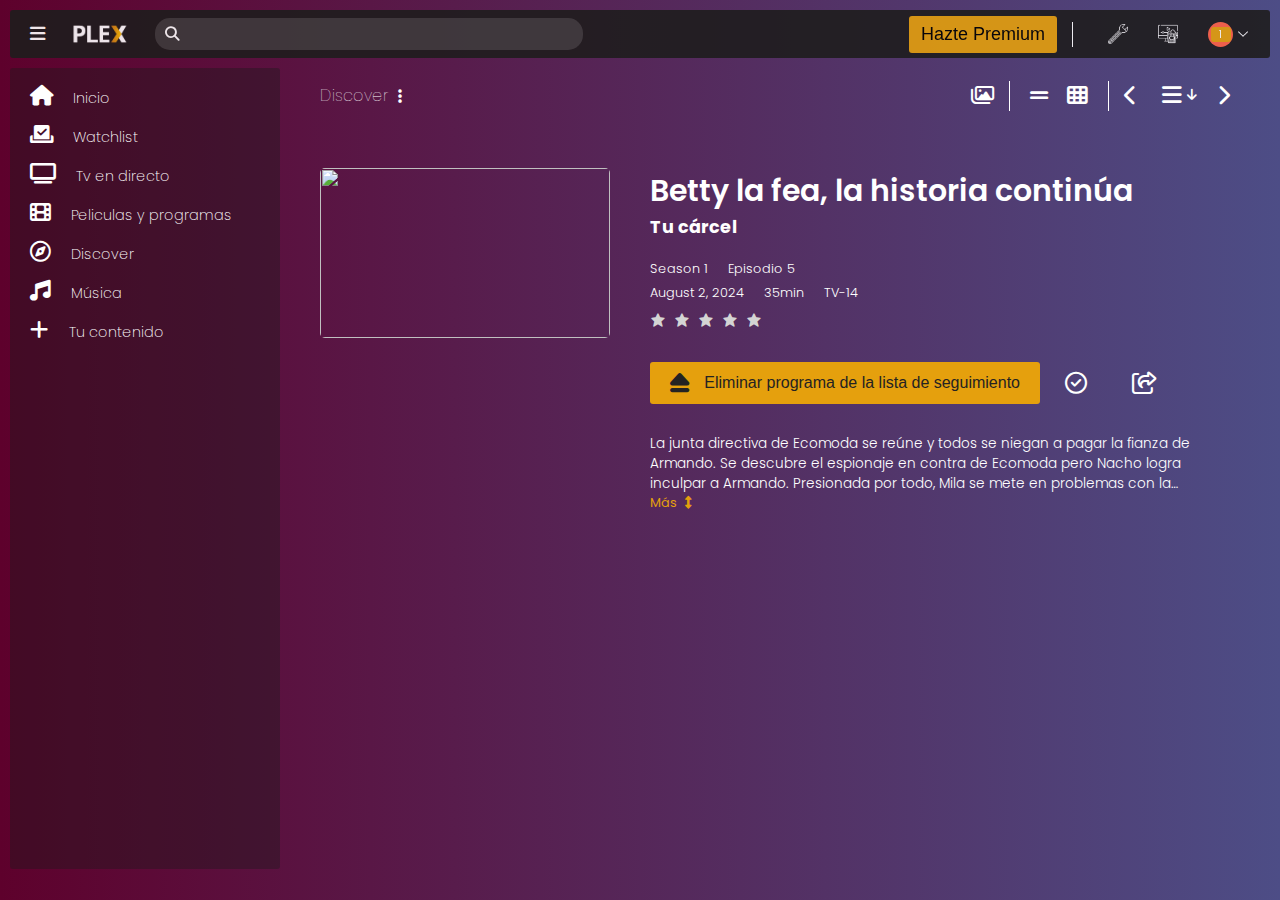
==== index.html @ 29cce6f1 "Plex Page" ====
<!DOCTYPE html>
<html lang="en">

<head>
    <meta charset="UTF-8">
    <meta name="viewport" content="width=device-width, initial-scale=1.0">
    <title>Document</title>
    <link rel="stylesheet" href="index.css">
    <link rel="stylesheet" href="https://cdnjs.cloudflare.com/ajax/libs/font-awesome/6.5.2/css/all.min.css">
    <link href='https://unpkg.com/boxicons@2.1.1/css/boxicons.min.css' rel='stylesheet'>

</head>

<body>
    <main class="principal">
        <div class="container">
            <header>
                <nav>
                    <div class="leftnav">
                        <i class="fas fa-bars"></i>
                        <img src="image.png" alt="">
                        <div class="icon">
                            <input type="text">
                            <i class="fas fa-search icon"></i>
                        </div>
                    </div>
                    <div class="rigtnav">
                        <button>Hazte Premium</button>
                        <div class="rigth">
                            <div class="img">
                                <img src="resorces/setting.png" alt="">
                                <img src="resorces/reproductor.png" alt="">
                            </div>
                            <div class="perfil">
                                <span>1</span>
                            </div>
                            <img src="resorces/image.png" alt="">
                        </div>
                    </div>
                </nav>
            </header>


        </div>
        <div class="container-body">
            <sidebar class="sidebar">
                <ul>
                    <li><a href=""><i class="fas fa-home"></i>Inicio</a></li>
                    <li><a href=""><i class="fas fa-vote-yea"></i>Watchlist</a></li>
                    <li><a href=""><i class="fas fa-tv"></i>Tv en directo</a></li>
                    <li><a href=""><i class="fas fa-film"></i>Peliculas y programas</a></li>
                    <li><a href=""><i class="far fa-compass"></i>Discover</a></li>
                    <li><a href=""><i class="fas fa-music"></i>Música</a></li>
                    <li><a href=""><i class="fas fa-plus"></i>Tu contenido</a></li>
                </ul>
            </sidebar>

            <div class="content">
                <nav class="nav">
                    <div class="nav-left">
                        <h5>Discover</h5>
                        <i class="fas fa-ellipsis-v"></i>
                    </div>
                    <div class="nav-right">
                        <i class="far fa-images"></i>
                        <div class="center-nav">
                            <i class="fas fa-grip-lines"></i>
                            <i class="fas fa-th"></i>
                        </div>
                        <div class="filter-menu">
                            <i class="fas fa-chevron-left"></i>
                            <div class="bars-menu">
                                <i class="fas fa-bars"></i>
                                <i class="fas fa-arrow-down"></i>
                            </div>
                            <i class="fas fa-chevron-right"></i>
                        </div>
                    </div>
                </nav>


                <div class="body-content">
                    <div class="encabezado-body">
                        <div class="image">
                            <img src="../derek/img/image.png" alt="">
                        </div>
                        <div class="body-encabezado-content">
                            <a href="">Betty la fea, la historia continúa</a>
                            <h5>Tu cárcel</h5>
                            <div class="description">
                                <div class="description-cap">
                                    <a href="">Season 1</a>
                                    <p>Episodio 5</p>
                                </div>
                                <div class="description-date">
                                    <p>August 2, 2024 </p>
                                    <p>35min</p>
                                    <p>TV-14</p>
                                </div>
                                <div class="rating-wrapper">
                                    <div class="rating-star">
                                        <input type="radio" name="html">
                                        <input type="radio" name="html">
                                        <input type="radio" name="html">
                                        <input type="radio" name="html">
                                        <input type="radio" name="html">
                                        <input type="radio" name="html">
                                        <input type="radio" name="html">
                                        <input type="radio" name="html">
                                        <input type="radio" name="html">
                                        <input type="radio" name="html">
                                    </div>
                                </div>
                            </div>

                            <div class="opciones-content">
                                <button>
                                    <div class="button">
                                        <i class="fas fa-eject"></i>
                                        <span>Eliminar programa de la lista de seguimiento</span>
                                    </div>
                                </button>
                                <button><i class="far fa-check-circle"></i></button>
                                <button><i class="far fa-share-square"></i></button>
                            </div>

                            <div class="parrafo">
                                <p>La junta directiva de Ecomoda se reúne y todos se niegan a pagar la fianza de Armando. Se descubre el espionaje en contra de Ecomoda pero Nacho logra inculpar a Armando. Presionada por todo, Mila se mete en problemas con la policía y Betty acude a la cárcel a pedirle explicaciones a Armando. Pero el reclamo se convierte en algo más.</p>
                            
                            </div>
                            <div class="parrafo-mas">
                                <span id="hidden-text">Más </span><i class="fas fa-arrows-alt-v"></i>
                            </div>
                        </div>

                    </div>
                </div>


            </div>

        </div>


    </main>

    <script>
        const btn = document.getElementById('hidden-text');
        const text  = document.querySelector('.parrafo');

        btn.addEventListener('click', () => {
            if(text.classList.contains('parrafo-completo')){
                text.classList.remove('parrafo-completo');
                btn.textContent = 'Más';
            }else{
                text.classList.add('parrafo-completo');
                btn.textContent = 'Menos';
            }
        });

    </script>
</body>

</html>
---- index.css ----
@import url('https://fonts.googleapis.com/css2?family=Poppins:ital,wght@0,100;0,200;0,300;0,400;0,500;0,600;0,700;0,800;0,900;1,100;1,200;1,300;1,400;1,500;1,600;1,700;1,800;1,900&display=swap');

* {
    margin: 0;
    padding: 0;
    box-sizing: border-box;
}


body {
    height: 100vh;
    font-family: 'Poppins', sans-serif;
    background: linear-gradient(90deg, rgb(94, 1, 44), rgb(77, 77, 134));
    background-size: cover; /* Asegura que el fondo cubra el contenedor */
    background-repeat: no-repeat;
    background-position: center; /* Centra la imagen en el contenedor */
    background-attachment: fixed; /* Asegura que la imagen no se mueva con el scroll */
}

.principal {
    display: grid;
    grid-template-areas: 
        "header"
        "body";
    
}
.principal header {
    grid-area: header;
    background-color: rgb(31, 29, 29);
    margin: 10px;
    height: 3rem;
    opacity: 0.9;
    border-radius: 3px;
}

.principal header nav{
    display: flex;
    align-items: center;
    width: 100%;
    height: 100%;
}

.leftnav {
    display: flex;
    width: 50%;
    justify-content: flex-start;
    align-items: center;
    padding: 0 10px 0 10px;
    height: 100%;
}

.leftnav i{
    color: white;
    font-size: 1.1rem;
    padding: 0;
    margin: 0;
    margin-left: 10px;
}

.leftnav img{
    width: 70px;
    height: 40px;
    margin:  0 20px;
}

.leftnav .lef{
    display: flex;
    align-items: center;
    justify-content: space-evenly;

}


.icon{
    display: flex;
    align-items: center;
    justify-self: center;
    width: 33rem;
}

.icon input{
    width: 90%;
    background-color: rgb(61, 60, 60);
    opacity: 1.5;
    outline: none;
    border: none;
    border-radius: 15px;
    padding: 8.7px 10px;
}

.icon i{
    padding: 0;
    margin: 0;
    position: absolute;
    padding: 5px 10px;
    font-size: 0.9rem;
}

.rigtnav{
    display: flex;
    justify-content: flex-end;
    align-items: center;
    width: 50%;
}

.rigtnav button{
    margin: 0 15px 0  0;
    padding: 8px 12px;
    font-size: 2vh;
    background-color: #e5a00d;
    border: none;
    border-radius: 3px;
}

.rigth
{
    display: flex;
    align-items: center;
    justify-content: stretch;
    margin: 0;
    padding: 0;
    border-left: 1px solid white;
    width: 198px;
}

.rigth img{
    width: 10px;
    height: 10px;
    margin: 0 10px 0 5px;
}

.rigth .img{
    display: flex;
    align-items: center;
    justify-content: space-between;
    padding: 0 0 0 20px;
}

.rigth .img img{
    width: 20px;
    height: 20px;
    color: #ffffff;
    margin: 0;
    padding: 0;
    margin: 0 15px;
}

.rigth .perfil{
    width: 25px;
    height: 25px;
    border-radius: 50%;
    background-color: tomato;
    display: flex;
    align-items: center;
    justify-content: center;
    color: #ffffff;
    margin: 0;
    padding: 0;
    margin: 0 0 0 15px;

}

.rigth .perfil span{
    background-color: #e5a00d;
    width: 20px;
    height: 15px;
    font-size: 10px;
    border-radius: 3px;
    text-align: center;
}


.sidebar {
    grid-area: sidebar;
    background-color: rgba(27, 27, 27, 0.39);
    height: 89vh;
    border-radius: 3px;
    margin-left: 10px;
}

.sidebar ul{
    list-style: none;
    padding: 0;
    margin: 0;
    padding: 10px 20px 10px 20px;
}

.sidebar ul li{
    padding: 7px 0;
}

.sidebar ul li a{
    text-decoration: none;
    color: white;
    font-weight: 200;
    font-size: 0.9rem;
}


.sidebar ul li a i{
    margin: 0;
    padding: 0;
    margin-right: 20px;
    font-size: 1.3rem;
}



.container-body{
    margin: 0;
    padding: 0;
    grid-area: body;
    display: grid;
    grid-template-areas: 
        "sidebar content";
    grid-template-columns: 280px auto;
    
}

.content{
    grid-area: content;
    border-radius: 3px;
    margin-right: 10px;
    display: flex;
    flex-direction: column;
    padding: 0 40px;
}

.content .nav{
    display: flex;
    align-items: center;
    width: 100%;
}

.content .nav .nav-left{
    display: flex;
    align-items: center;
    width: 100%;
    color: white;
    padding: 15px 0;
}

.content .nav .nav-left i{
    cursor: pointer;
}

.content .nav .nav-left h5{
    margin-right: 10px;
    font-size: 1rem;
    font-weight: 100;
}

.content .nav .nav-right{
    display: flex;
    align-items: center;
    justify-content: flex-end;
    width: 100%;
}

.content .nav .nav-right i{
    color: white;
    font-size: 1.3rem;
    cursor: pointer;

}

.center-nav {
    display: flex;
    height: 20px;
    align-items: center;
    width: 100px;
    border-left: 1px  solid #ffffff;
    border-right: 1px  solid #ffffff;
    justify-content: space-evenly;
    padding: 15px 0;
    margin: 0 15px;
}

.center-nav i{
    color: white;
    font-size: 1.3rem;
    cursor: pointer;

}

.filter-menu{
    display: flex;
    align-items: center;
    justify-content: space-between;
    padding: 15px 0;
}

.filter-menu .bars-menu{
    display: flex;
    align-items: center;
    justify-content: center;
    margin: 0 20px;
}

.filter-menu .bars-menu i:first-child{
    color: white;
    font-size: 1.4rem;
    margin: 0 5px;
    cursor: pointer;

}

.filter-menu .bars-menu i:nth-child(2){
    color: white;
    font-size: 0.8rem;
    cursor: pointer;

}

.body-content{
    display: flex;
    justify-content: space-between;
    margin-top: 15px;
}

.body-encabezado-content{
    display: flex;
    flex-direction: column;
    align-items: flex-start;
    max-width: 640px;
}

.body-encabezado-content a{
    color: white;
    font-size: 30px;
    text-decoration: none;
    font-weight: 600;
    margin: 0;
    padding: 0;
}

.body-encabezado-content h5{
    color: white;
    font-size: 1.1rem;
}

.body-encabezado-content a:hover{
    color: white;
    text-decoration: underline;
}

.encabezado-body{
    gap: 40px;
    display: flex;
    justify-content: space-between;
    padding: 30px 0;
}

.encabezado-body img{
    width: 290px;
    height: 170px;
    object-fit: cover;
    border-radius: 5px;
}

.description{
    margin-top: 20px;
    display: flex;
    flex-direction: column;
    gap: 6px;
}

.description .description-cap{
    display: flex;
    color: white;
}



.description .description-cap a, p{
    margin-right: 20px;
    font-size: 0.8rem;
    font-weight: 300;
}

.description .description-date{
    display: flex;
    color: white;
}


.rating-wrapper {
    display: flex;
    align-items: center;
    justify-content: space-between;
    position: relative;
    right: 4px;
}

.rating-star {
    position: relative;
    display: flex;
    flex-direction: row-reverse;
}

.rating-star input {
    position: relative;
    width: 12px;
    height: 24px;
    display: flex;
    justify-content: center;
    align-items: center;
    appearance: none;
    overflow: hidden;
    cursor: pointer;
}

.rating-star input::before {
    content: '\eeb8';
    position: absolute;
    font-family: boxicons;
    font-size: 16px;
    position: absolute;
    left: 4px;
    color: #d4d4d4;
    transition: all .3s;
}

.rating-star input:nth-child(2n + 1)::before {
    right: 4px;
    left: initial;
}

.rating-star input:hover ~ input::before,
.rating-star input:hover::before,
.rating-star input:checked ~ input::before,
.rating-star input:checked::before {
    color: #e5a00d;
}

.opciones-content{
    display: flex;
    gap: 5px;
    margin-top: 30px;
}

.opciones-content button{
    padding: 10px 20px;
}

.opciones-content button:first-child{
    background-color: #e5a00d;
    border: none;
    border-radius: 3px;
    color: rgb(36, 35, 35);
}

.opciones-content button .button{
    width: 350px;
    display: flex;
    align-items: center;
    justify-content: space-between;
}

.opciones-content button .button i{
    font-size: 22px;
    color: rgb(36, 35, 35);

}

.opciones-content .button span{
    font-weight: 500;
    font-size: 16px;

}



.opciones-content button{
   background-color: transparent; 
   border: none;
   border-radius: 3px;
}

.opciones-content button:hover{
    background-color: #80808073;
}

.opciones-content button i{
    font-size: 22px;
    color: white;
}

    

.parrafo{
    margin-top: 30px;
    max-height: 60px; /* Altura máxima cuando está truncado */
    overflow: hidden;
    display: -webkit-box;
    -webkit-box-orient: vertical;
    -webkit-line-clamp: 3; /* Para navegadores WebKit */
    line-clamp: 3; /* Propiedad estándar */
    text-overflow: ellipsis;
    transition: max-height 1s ease-in-out; /* Transición suave para expandir */
}

.parrafo p{
    color: white;
    font-size: 0.85rem;
    font-weight: 300;
}

.parrafo-mas{
    line-height: 15px;
    padding: 0;
    margin: 0;
}

.parrafo-mas span{
    color: #e5a00d;
    font-size: 0.8rem;
    cursor: pointer;
    padding: 0 5px 0 0;
}

.parrafo-mas i{
    color: #e5a00d;
    font-size: 0.8rem;
    cursor: pointer;
}

.parrafo-mas:hover span,
.parrafo-mas:hover i{
    color: white;
}

.parrafo-completo{
    max-height: 1000px; /* Altura suficiente para mostrar todo el texto */
    -webkit-line-clamp: unset; /* Quita la limitación de líneas */
    line-clamp: unset; /* Quita la limitación de líneas */
}
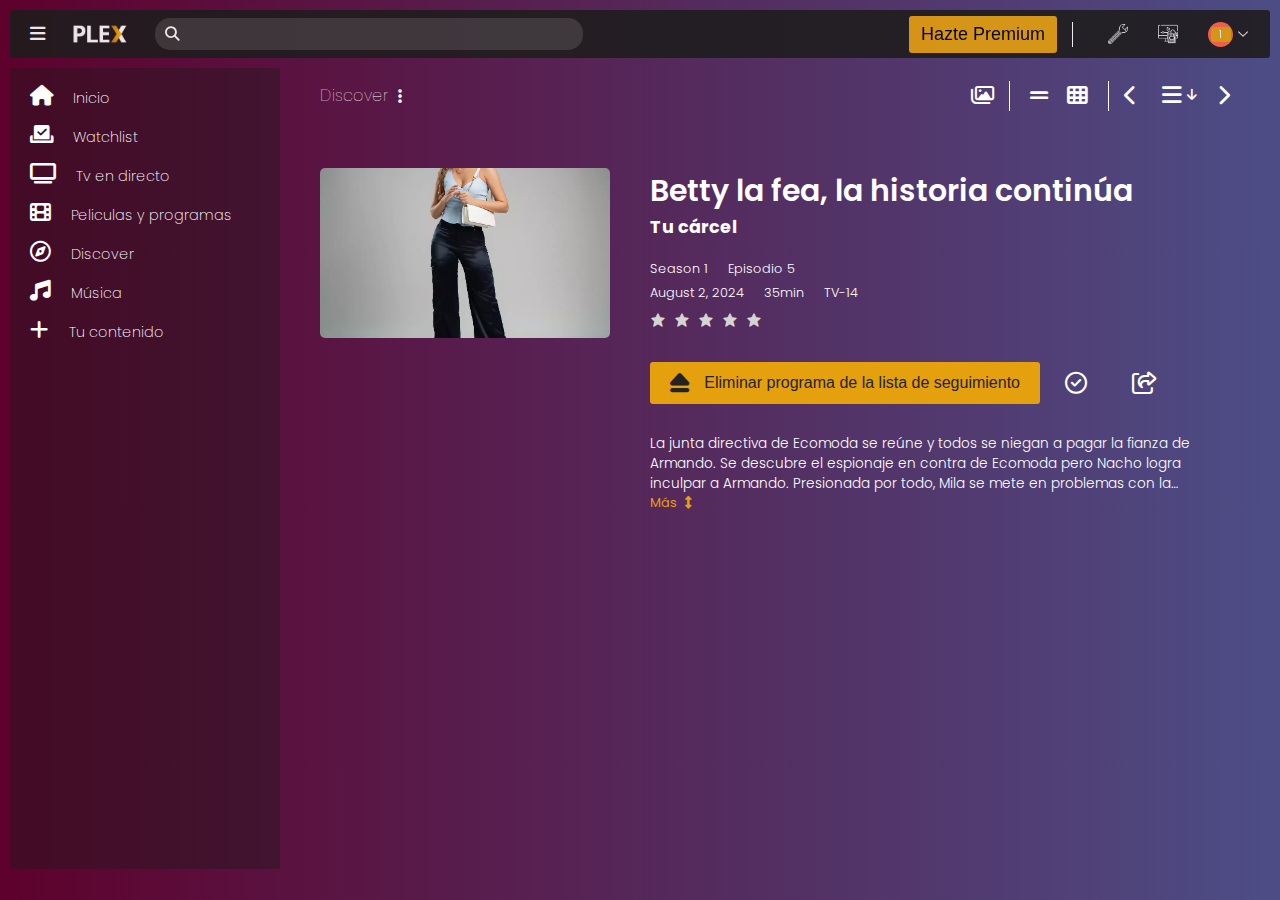
==== commit 4a84e9de: "Reparada Imagen" ====
--- a/index.html
+++ b/index.html
@@ -82,7 +82,7 @@
                 <div class="body-content">
                     <div class="encabezado-body">
                         <div class="image">
-                            <img src="../derek/img/image.png" alt="">
+                            <img src="resorces/fondo-degradado-oscuro-espacio-copia/image.png" alt="">
                         </div>
                         <div class="body-encabezado-content">
                             <a href="">Betty la fea, la historia continúa</a>
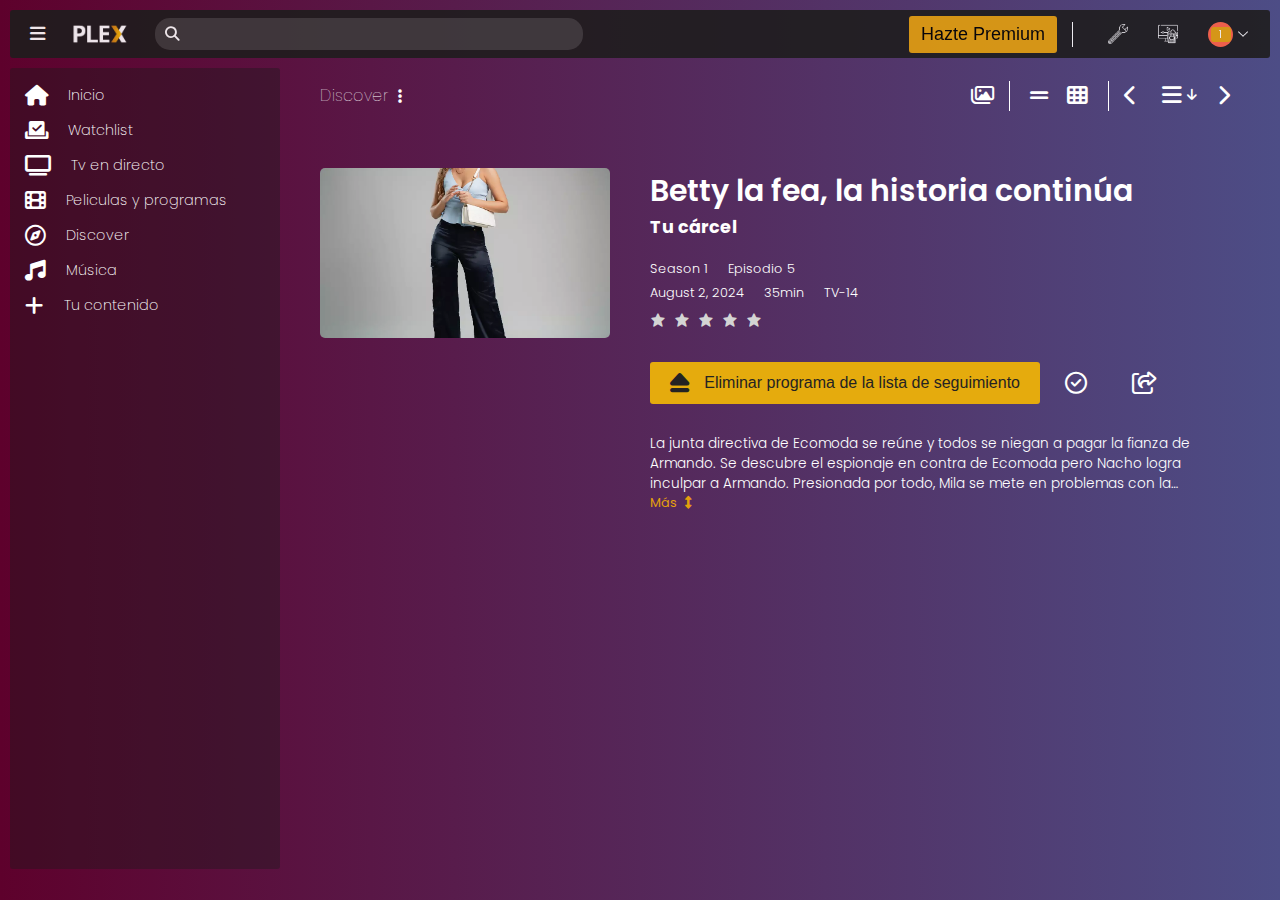
==== commit ae102660: "SidebarResponsive" ====
--- a/index.html
+++ b/index.html
@@ -17,7 +17,7 @@
             <header>
                 <nav>
                     <div class="leftnav">
-                        <i class="fas fa-bars"></i>
+                        <i id="icon-menu" class="fas fa-bars"></i>
                         <img src="image.png" alt="">
                         <div class="icon">
                             <input type="text">
@@ -45,13 +45,13 @@
         <div class="container-body">
             <sidebar class="sidebar">
                 <ul>
-                    <li><a href=""><i class="fas fa-home"></i>Inicio</a></li>
-                    <li><a href=""><i class="fas fa-vote-yea"></i>Watchlist</a></li>
-                    <li><a href=""><i class="fas fa-tv"></i>Tv en directo</a></li>
-                    <li><a href=""><i class="fas fa-film"></i>Peliculas y programas</a></li>
-                    <li><a href=""><i class="far fa-compass"></i>Discover</a></li>
-                    <li><a href=""><i class="fas fa-music"></i>Música</a></li>
-                    <li><a href=""><i class="fas fa-plus"></i>Tu contenido</a></li>
+                    <li><a href=""><i class="fas fa-home"></i><span>Inicio</span></a></li>
+                    <li><a href=""><i class="fas fa-vote-yea"></i><span>Watchlist</span></a></li>
+                    <li><a href=""><i class="fas fa-tv"></i><span>Tv en directo</span></a></li>
+                    <li><a href=""><i class="fas fa-film"></i><span>Peliculas y programas</span></a></li>
+                    <li><a href=""><i class="far fa-compass"></i><span>Discover</span></a></li>
+                    <li><a href=""><i class="fas fa-music"></i><span>Música</span></a></li>
+                    <li><a href=""><i class="fas fa-plus"></i><span>Tu contenido</span></a></li>
                 </ul>
             </sidebar>
 
@@ -147,6 +147,7 @@
     <script>
         const btn = document.getElementById('hidden-text');
         const text  = document.querySelector('.parrafo');
+        const btnMenu = document.getElementById('icon-menu');
 
         btn.addEventListener('click', () => {
             if(text.classList.contains('parrafo-completo')){
@@ -158,6 +159,16 @@
             }
         });
 
+        btnMenu.addEventListener('click', ()=> {
+            const sidebarContent =  document.querySelector('.container-body');
+            
+            if(sidebarContent.classList.contains('sidebar-active')){
+                sidebarContent.classList.remove('sidebar-active', 'sidebar-active-none');
+            }else{
+                sidebarContent.classList.add('sidebar-active', 'sidebar-active-none');
+            }
+        })
+
     </script>
 </body>
 
--- a/index.css
+++ b/index.css
@@ -11,19 +11,23 @@
     height: 100vh;
     font-family: 'Poppins', sans-serif;
     background: linear-gradient(90deg, rgb(94, 1, 44), rgb(77, 77, 134));
-    background-size: cover; /* Asegura que el fondo cubra el contenedor */
+    background-size: cover;
+    /* Asegura que el fondo cubra el contenedor */
     background-repeat: no-repeat;
-    background-position: center; /* Centra la imagen en el contenedor */
-    background-attachment: fixed; /* Asegura que la imagen no se mueva con el scroll */
+    background-position: center;
+    /* Centra la imagen en el contenedor */
+    background-attachment: fixed;
+    /* Asegura que la imagen no se mueva con el scroll */
 }
 
 .principal {
     display: grid;
-    grid-template-areas: 
+    grid-template-areas:
         "header"
         "body";
-    
-}
+
+}
+
 .principal header {
     grid-area: header;
     background-color: rgb(31, 29, 29);
@@ -33,7 +37,7 @@
     border-radius: 3px;
 }
 
-.principal header nav{
+.principal header nav {
     display: flex;
     align-items: center;
     width: 100%;
@@ -49,7 +53,7 @@
     height: 100%;
 }
 
-.leftnav i{
+.leftnav i {
     color: white;
     font-size: 1.1rem;
     padding: 0;
@@ -57,13 +61,13 @@
     margin-left: 10px;
 }
 
-.leftnav img{
+.leftnav img {
     width: 70px;
     height: 40px;
-    margin:  0 20px;
-}
-
-.leftnav .lef{
+    margin: 0 20px;
+}
+
+.leftnav .lef {
     display: flex;
     align-items: center;
     justify-content: space-evenly;
@@ -71,14 +75,14 @@
 }
 
 
-.icon{
+.icon {
     display: flex;
     align-items: center;
     justify-self: center;
     width: 33rem;
 }
 
-.icon input{
+.icon input {
     width: 90%;
     background-color: rgb(61, 60, 60);
     opacity: 1.5;
@@ -88,7 +92,7 @@
     padding: 8.7px 10px;
 }
 
-.icon i{
+.icon i {
     padding: 0;
     margin: 0;
     position: absolute;
@@ -96,15 +100,15 @@
     font-size: 0.9rem;
 }
 
-.rigtnav{
+.rigtnav {
     display: flex;
     justify-content: flex-end;
     align-items: center;
     width: 50%;
 }
 
-.rigtnav button{
-    margin: 0 15px 0  0;
+.rigtnav button {
+    margin: 0 15px 0 0;
     padding: 8px 12px;
     font-size: 2vh;
     background-color: #e5a00d;
@@ -112,8 +116,7 @@
     border-radius: 3px;
 }
 
-.rigth
-{
+.rigth {
     display: flex;
     align-items: center;
     justify-content: stretch;
@@ -123,20 +126,20 @@
     width: 198px;
 }
 
-.rigth img{
+.rigth img {
     width: 10px;
     height: 10px;
     margin: 0 10px 0 5px;
 }
 
-.rigth .img{
+.rigth .img {
     display: flex;
     align-items: center;
     justify-content: space-between;
     padding: 0 0 0 20px;
 }
 
-.rigth .img img{
+.rigth .img img {
     width: 20px;
     height: 20px;
     color: #ffffff;
@@ -145,7 +148,7 @@
     margin: 0 15px;
 }
 
-.rigth .perfil{
+.rigth .perfil {
     width: 25px;
     height: 25px;
     border-radius: 50%;
@@ -160,7 +163,7 @@
 
 }
 
-.rigth .perfil span{
+.rigth .perfil span {
     background-color: #e5a00d;
     width: 20px;
     height: 15px;
@@ -178,18 +181,22 @@
     margin-left: 10px;
 }
 
-.sidebar ul{
+.sidebar ul {
     list-style: none;
     padding: 0;
     margin: 0;
-    padding: 10px 20px 10px 20px;
-}
-
-.sidebar ul li{
+    padding: 10px 20px 10px 15px;
+}
+
+.sidebar ul li {
+    display: flex; /* Flexbox para mantener el icono y el texto en una línea */
+    align-items: center; /* Alinea verticalmente el icono y el texto */
     padding: 7px 0;
 }
 
-.sidebar ul li a{
+.sidebar ul li a {
+    display: flex;
+    align-items: center;
     text-decoration: none;
     color: white;
     font-weight: 200;
@@ -197,27 +204,45 @@
 }
 
 
-.sidebar ul li a i{
+
+.sidebar ul li a i {
     margin: 0;
     padding: 0;
     margin-right: 20px;
     font-size: 1.3rem;
 }
 
-
-
-.container-body{
+.sidebar ul li span{
+    white-space: nowrap; /* Evita que el texto se divida en varias líneas */
+}
+
+.container-body {
     margin: 0;
     padding: 0;
     grid-area: body;
     display: grid;
-    grid-template-areas: 
+    grid-template-areas:
         "sidebar content";
     grid-template-columns: 280px auto;
-    
-}
-
-.content{
+    transition: all 0.1s linear;
+}
+
+.sidebar-active {
+    grid-template-columns: 70px auto;
+    transition: all 0.3s ease;
+}
+
+.sidebar-active-background{
+    background-color: transparent;
+
+}
+
+.sidebar-active-none ul li span {
+    display: none;
+    transition: all 0.3s ease;
+}
+
+.content {
     grid-area: content;
     border-radius: 3px;
     margin-right: 10px;
@@ -226,13 +251,13 @@
     padding: 0 40px;
 }
 
-.content .nav{
+.content .nav {
     display: flex;
     align-items: center;
     width: 100%;
 }
 
-.content .nav .nav-left{
+.content .nav .nav-left {
     display: flex;
     align-items: center;
     width: 100%;
@@ -240,24 +265,24 @@
     padding: 15px 0;
 }
 
-.content .nav .nav-left i{
-    cursor: pointer;
-}
-
-.content .nav .nav-left h5{
+.content .nav .nav-left i {
+    cursor: pointer;
+}
+
+.content .nav .nav-left h5 {
     margin-right: 10px;
     font-size: 1rem;
     font-weight: 100;
 }
 
-.content .nav .nav-right{
+.content .nav .nav-right {
     display: flex;
     align-items: center;
     justify-content: flex-end;
     width: 100%;
 }
 
-.content .nav .nav-right i{
+.content .nav .nav-right i {
     color: white;
     font-size: 1.3rem;
     cursor: pointer;
@@ -269,35 +294,35 @@
     height: 20px;
     align-items: center;
     width: 100px;
-    border-left: 1px  solid #ffffff;
-    border-right: 1px  solid #ffffff;
+    border-left: 1px solid #ffffff;
+    border-right: 1px solid #ffffff;
     justify-content: space-evenly;
     padding: 15px 0;
     margin: 0 15px;
 }
 
-.center-nav i{
+.center-nav i {
     color: white;
     font-size: 1.3rem;
     cursor: pointer;
 
 }
 
-.filter-menu{
+.filter-menu {
     display: flex;
     align-items: center;
     justify-content: space-between;
     padding: 15px 0;
 }
 
-.filter-menu .bars-menu{
+.filter-menu .bars-menu {
     display: flex;
     align-items: center;
     justify-content: center;
     margin: 0 20px;
 }
 
-.filter-menu .bars-menu i:first-child{
+.filter-menu .bars-menu i:first-child {
     color: white;
     font-size: 1.4rem;
     margin: 0 5px;
@@ -305,27 +330,27 @@
 
 }
 
-.filter-menu .bars-menu i:nth-child(2){
+.filter-menu .bars-menu i:nth-child(2) {
     color: white;
     font-size: 0.8rem;
     cursor: pointer;
 
 }
 
-.body-content{
+.body-content {
     display: flex;
     justify-content: space-between;
     margin-top: 15px;
 }
 
-.body-encabezado-content{
+.body-encabezado-content {
     display: flex;
     flex-direction: column;
     align-items: flex-start;
     max-width: 640px;
 }
 
-.body-encabezado-content a{
+.body-encabezado-content a {
     color: white;
     font-size: 30px;
     text-decoration: none;
@@ -334,51 +359,52 @@
     padding: 0;
 }
 
-.body-encabezado-content h5{
+.body-encabezado-content h5 {
     color: white;
     font-size: 1.1rem;
 }
 
-.body-encabezado-content a:hover{
+.body-encabezado-content a:hover {
     color: white;
     text-decoration: underline;
 }
 
-.encabezado-body{
+.encabezado-body {
     gap: 40px;
     display: flex;
     justify-content: space-between;
     padding: 30px 0;
 }
 
-.encabezado-body img{
+.encabezado-body img {
     width: 290px;
     height: 170px;
     object-fit: cover;
     border-radius: 5px;
 }
 
-.description{
+.description {
     margin-top: 20px;
     display: flex;
     flex-direction: column;
     gap: 6px;
 }
 
-.description .description-cap{
-    display: flex;
-    color: white;
-}
-
-
-
-.description .description-cap a, p{
+.description .description-cap {
+    display: flex;
+    color: white;
+}
+
+
+
+.description .description-cap a,
+p {
     margin-right: 20px;
     font-size: 0.8rem;
     font-weight: 300;
 }
 
-.description .description-date{
+.description .description-date {
     display: flex;
     color: white;
 }
@@ -426,44 +452,48 @@
     left: initial;
 }
 
-.rating-star input:hover ~ input::before,
+.rating-star input:hover~input::before,
 .rating-star input:hover::before,
-.rating-star input:checked ~ input::before,
+.rating-star input:checked~input::before,
 .rating-star input:checked::before {
     color: #e5a00d;
 }
 
-.opciones-content{
+.opciones-content {
     display: flex;
     gap: 5px;
     margin-top: 30px;
 }
 
-.opciones-content button{
+.opciones-content button {
     padding: 10px 20px;
 }
 
-.opciones-content button:first-child{
-    background-color: #e5a00d;
+.opciones-content button:first-child {
+    background-color: #e5ab0d;
     border: none;
     border-radius: 3px;
     color: rgb(36, 35, 35);
 }
 
-.opciones-content button .button{
+.opciones-content button:first-child:hover {
+    background-color: #ffe815;
+}
+
+.opciones-content button .button {
     width: 350px;
     display: flex;
     align-items: center;
     justify-content: space-between;
 }
 
-.opciones-content button .button i{
+.opciones-content button .button i {
     font-size: 22px;
     color: rgb(36, 35, 35);
 
 }
 
-.opciones-content .button span{
+.opciones-content .button span {
     font-weight: 500;
     font-size: 16px;
 
@@ -471,69 +501,74 @@
 
 
 
-.opciones-content button{
-   background-color: transparent; 
-   border: none;
-   border-radius: 3px;
-}
-
-.opciones-content button:hover{
+.opciones-content button {
+    background-color: transparent;
+    border: none;
+    border-radius: 3px;
+}
+
+.opciones-content button:hover {
     background-color: #80808073;
 }
 
-.opciones-content button i{
+.opciones-content button i {
     font-size: 22px;
     color: white;
 }
 
-    
-
-.parrafo{
+
+
+.parrafo {
     margin-top: 30px;
-    max-height: 60px; /* Altura máxima cuando está truncado */
+    max-height: 60px;
+    /* Altura máxima cuando está truncado */
     overflow: hidden;
     display: -webkit-box;
     -webkit-box-orient: vertical;
-    -webkit-line-clamp: 3; /* Para navegadores WebKit */
-    line-clamp: 3; /* Propiedad estándar */
+    -webkit-line-clamp: 3;
+    /* Para navegadores WebKit */
+    line-clamp: 3;
+    /* Propiedad estándar */
     text-overflow: ellipsis;
-    transition: max-height 1s ease-in-out; /* Transición suave para expandir */
-}
-
-.parrafo p{
+    transition: max-height 1s ease-in-out;
+    /* Transición suave para expandir */
+}
+
+.parrafo p {
     color: white;
     font-size: 0.85rem;
     font-weight: 300;
 }
 
-.parrafo-mas{
+.parrafo-mas {
     line-height: 15px;
     padding: 0;
     margin: 0;
 }
 
-.parrafo-mas span{
+.parrafo-mas span {
     color: #e5a00d;
     font-size: 0.8rem;
     cursor: pointer;
     padding: 0 5px 0 0;
 }
 
-.parrafo-mas i{
+.parrafo-mas i {
     color: #e5a00d;
     font-size: 0.8rem;
     cursor: pointer;
 }
 
 .parrafo-mas:hover span,
-.parrafo-mas:hover i{
-    color: white;
-}
-
-.parrafo-completo{
-    max-height: 1000px; /* Altura suficiente para mostrar todo el texto */
-    -webkit-line-clamp: unset; /* Quita la limitación de líneas */
-    line-clamp: unset; /* Quita la limitación de líneas */
-}
-
-
+.parrafo-mas:hover i {
+    color: white;
+}
+
+.parrafo-completo {
+    max-height: 1000px;
+    /* Altura suficiente para mostrar todo el texto */
+    -webkit-line-clamp: unset;
+    /* Quita la limitación de líneas */
+    line-clamp: unset;
+    /* Quita la limitación de líneas */
+}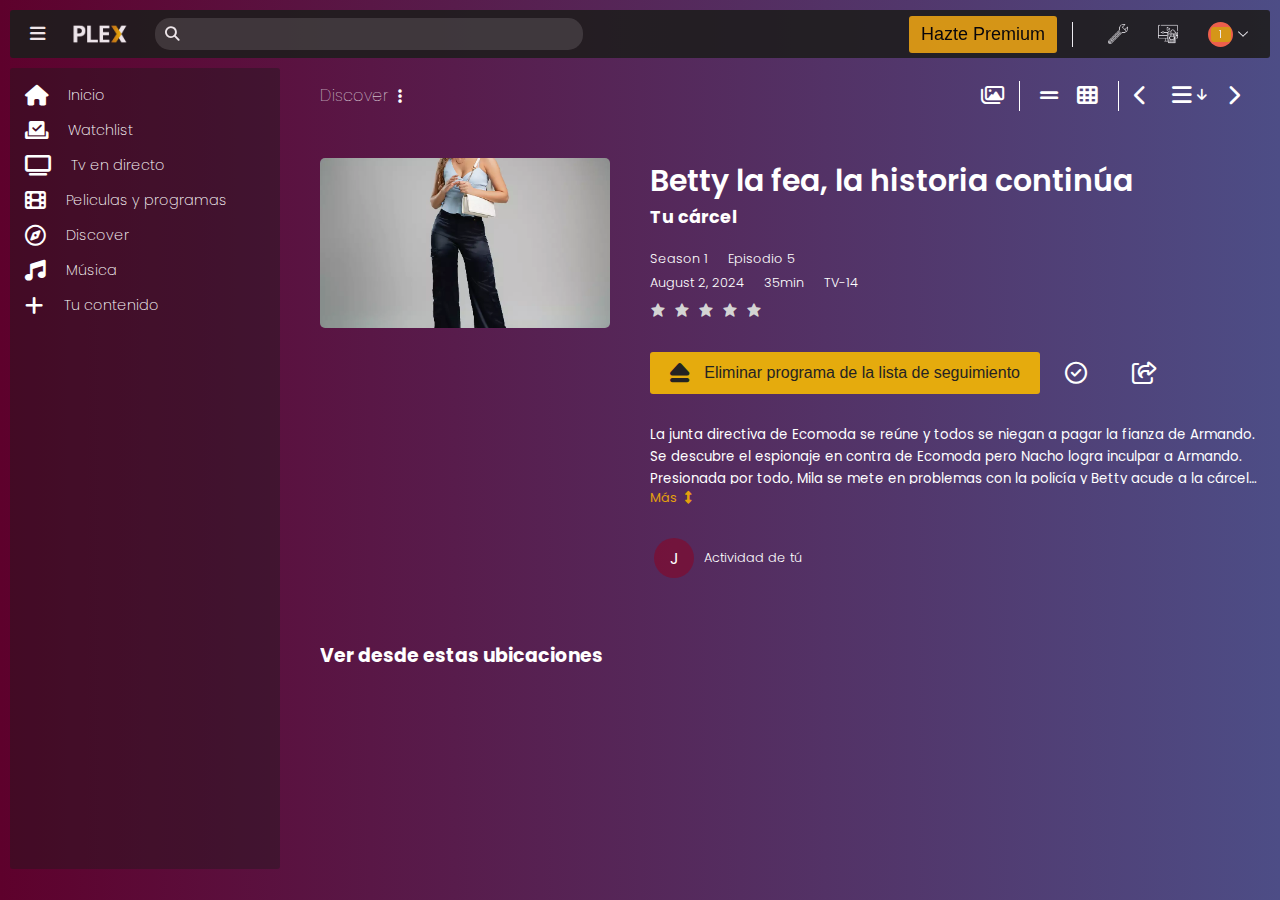
==== commit 9074e623: "Inferior del content" ====
--- a/index.html
+++ b/index.html
@@ -125,17 +125,30 @@
                             </div>
 
                             <div class="parrafo">
-                                <p>La junta directiva de Ecomoda se reúne y todos se niegan a pagar la fianza de Armando. Se descubre el espionaje en contra de Ecomoda pero Nacho logra inculpar a Armando. Presionada por todo, Mila se mete en problemas con la policía y Betty acude a la cárcel a pedirle explicaciones a Armando. Pero el reclamo se convierte en algo más.</p>
-                            
+                                <p>La junta directiva de Ecomoda se reúne y todos se niegan a pagar la fianza de
+                                    Armando. Se descubre el espionaje en contra de Ecomoda pero Nacho logra inculpar a
+                                    Armando. Presionada por todo, Mila se mete en problemas con la policía y Betty acude
+                                    a la cárcel a pedirle explicaciones a Armando. Pero el reclamo se convierte en algo
+                                    más.</p>
+
                             </div>
                             <div class="parrafo-mas">
                                 <span id="hidden-text">Más </span><i class="fas fa-arrows-alt-v"></i>
                             </div>
+                            <div class="activity-perfil">
+                                <div class="perfil">
+                                    J
+                                </div>
+                                <p>Actividad de tú</p>
+                            </div>
+                            
                         </div>
 
                     </div>
+                    <span class="text-ubi">Ver desde estas ubicaciones</span>
                 </div>
 
+                
 
             </div>
 
@@ -146,25 +159,25 @@
 
     <script>
         const btn = document.getElementById('hidden-text');
-        const text  = document.querySelector('.parrafo');
+        const text = document.querySelector('.parrafo');
         const btnMenu = document.getElementById('icon-menu');
 
         btn.addEventListener('click', () => {
-            if(text.classList.contains('parrafo-completo')){
+            if (text.classList.contains('parrafo-completo')) {
                 text.classList.remove('parrafo-completo');
                 btn.textContent = 'Más';
-            }else{
+            } else {
                 text.classList.add('parrafo-completo');
                 btn.textContent = 'Menos';
             }
         });
 
-        btnMenu.addEventListener('click', ()=> {
-            const sidebarContent =  document.querySelector('.container-body');
-            
-            if(sidebarContent.classList.contains('sidebar-active')){
+        btnMenu.addEventListener('click', () => {
+            const sidebarContent = document.querySelector('.container-body');
+
+            if (sidebarContent.classList.contains('sidebar-active')) {
                 sidebarContent.classList.remove('sidebar-active', 'sidebar-active-none');
-            }else{
+            } else {
                 sidebarContent.classList.add('sidebar-active', 'sidebar-active-none');
             }
         })
--- a/index.css
+++ b/index.css
@@ -8,7 +8,7 @@
 
 
 body {
-    height: 100vh;
+    max-height: 100vh;
     font-family: 'Poppins', sans-serif;
     background: linear-gradient(90deg, rgb(94, 1, 44), rgb(77, 77, 134));
     background-size: cover;
@@ -25,8 +25,9 @@
     grid-template-areas:
         "header"
         "body";
-
-}
+    
+
+    }
 
 .principal header {
     grid-area: header;
@@ -244,17 +245,18 @@
 
 .content {
     grid-area: content;
+    height: 89vh;
     border-radius: 3px;
-    margin-right: 10px;
     display: flex;
     flex-direction: column;
-    padding: 0 40px;
+    padding: 0 0 0 40px;
 }
 
 .content .nav {
     display: flex;
     align-items: center;
     width: 100%;
+    padding: 0 40px 0 0;
 }
 
 .content .nav .nav-left {
@@ -338,15 +340,17 @@
 }
 
 .body-content {
-    display: flex;
-    justify-content: space-between;
+    padding: 0;
+    max-width: 100%;
+    max-height: 600px;
+    overflow-y: scroll;
+    scroll-snap-type: both mandatory;
+    scrollbar-width: 400px;
+    scrollbar-color: #b4b3b3d2 transparent;
     margin-top: 15px;
 }
 
 .body-encabezado-content {
-    display: flex;
-    flex-direction: column;
-    align-items: flex-start;
     max-width: 640px;
 }
 
@@ -370,10 +374,11 @@
 }
 
 .encabezado-body {
+    max-height: 100vh;
+    display: flex;
+    flex-direction: row; /* Dos filas en una dirección horizontal */
+    padding: 20px 0;
     gap: 40px;
-    display: flex;
-    justify-content: space-between;
-    padding: 30px 0;
 }
 
 .encabezado-body img {
@@ -395,10 +400,7 @@
     color: white;
 }
 
-
-
-.description .description-cap a,
-p {
+.description .description-cap a,p {
     margin-right: 20px;
     font-size: 0.8rem;
     font-weight: 300;
@@ -498,8 +500,6 @@
     font-size: 16px;
 
 }
-
-
 
 .opciones-content button {
     background-color: transparent;
@@ -536,12 +536,13 @@
 
 .parrafo p {
     color: white;
-    font-size: 0.85rem;
-    font-weight: 300;
+    font-size: 0.83rem;
+    line-height: 22px;
+    font-weight: 400;
 }
 
 .parrafo-mas {
-    line-height: 15px;
+    line-height: 25px;
     padding: 0;
     margin: 0;
 }
@@ -571,4 +572,41 @@
     /* Quita la limitación de líneas */
     line-clamp: unset;
     /* Quita la limitación de líneas */
+}
+
+.activity-perfil{
+    display: flex;
+    align-items: center;
+    width: 100%;
+    height: 50px;
+    gap: 10px;
+    padding: 0 4px;
+    border-radius: 50px;
+    margin-top: 23px;
+    margin-bottom: 38px;
+}
+
+.activity-perfil:hover{
+    background-color: #d4d4d433;
+}
+
+.activity-perfil .perfil{
+    width: 40px;
+    height: 40px;
+    border-radius: 50%;
+    background-color: rgba(136, 5, 38, 0.582);
+    display: flex;
+    align-items: center;
+    justify-content: center;
+    color: #ffffff;
+}
+
+.activity-perfil p{
+    color: white;
+}
+
+.text-ubi{
+    color: white;
+    font-size: 1.18rem;
+    font-weight: 700;
 }